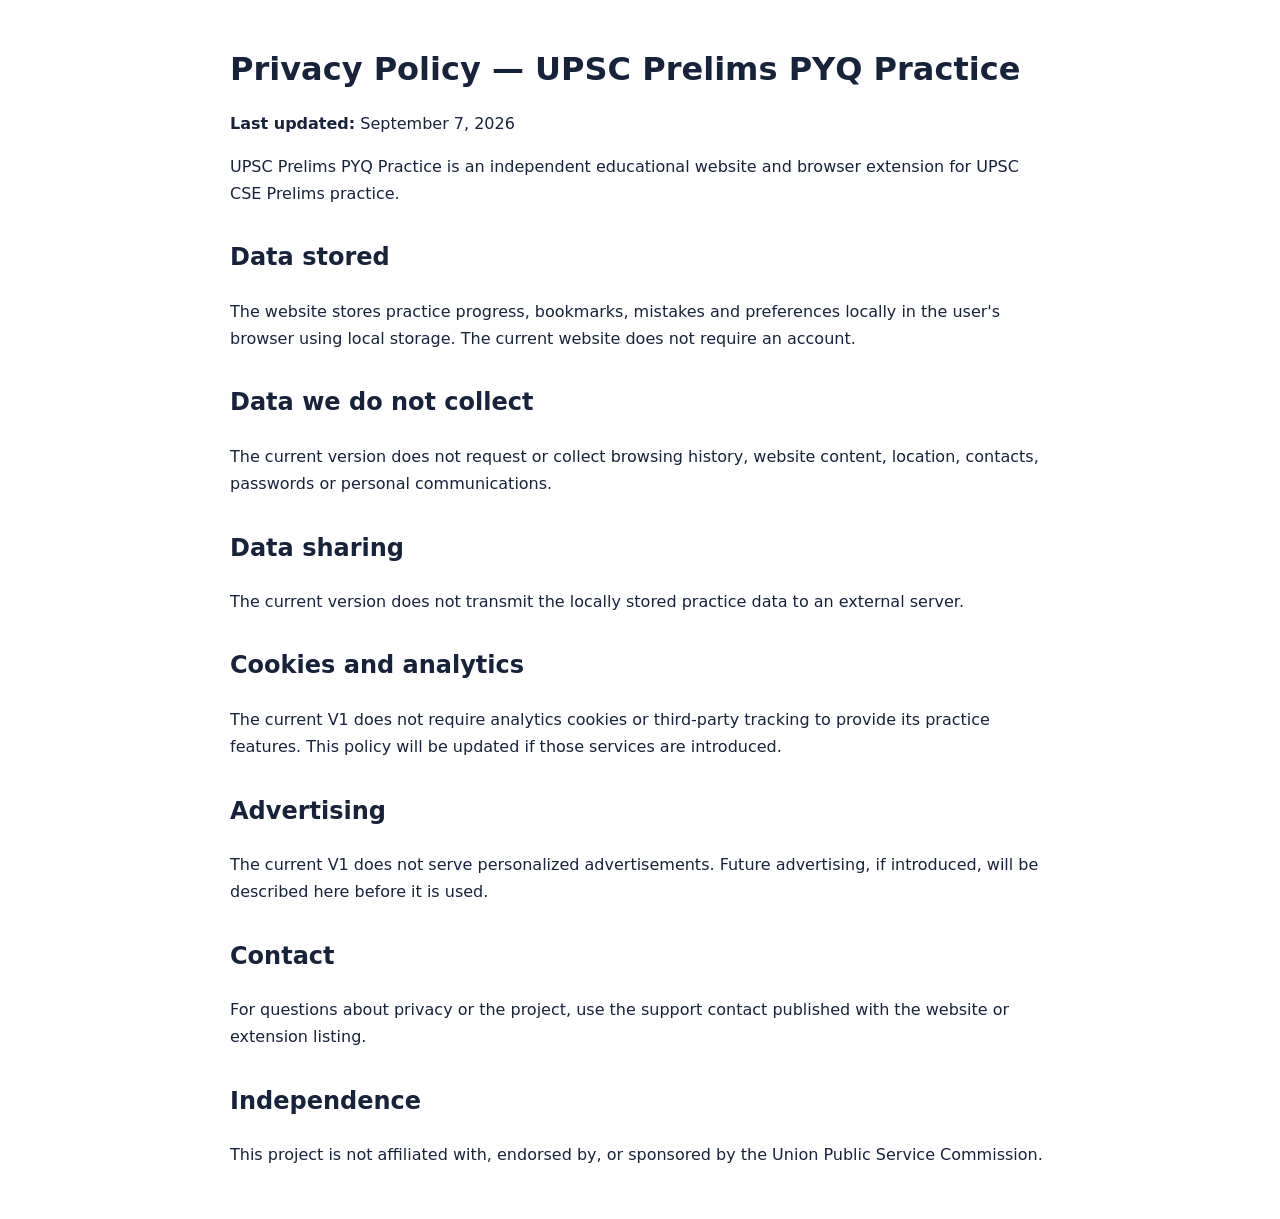
==== privacy-policy.html @ e876c3a4 "Add files via upload" ====
<!doctype html><html lang="en"><head><meta charset="utf-8"><meta name="viewport" content="width=device-width,initial-scale=1"><title>Privacy Policy — UPSC Prelims PYQ Practice</title><style>body{font-family:system-ui,-apple-system,Segoe UI,Roboto,Arial,sans-serif;max-width:820px;margin:50px auto;padding:0 20px;line-height:1.7;color:#17223b}h1{line-height:1.2}h2{margin-top:30px}a{color:#5146e5}</style></head><body><h1>Privacy Policy — UPSC Prelims PYQ Practice</h1><p><strong>Last updated:</strong> September 7, 2026</p><p>UPSC Prelims PYQ Practice is an independent educational website and browser extension for UPSC CSE Prelims practice.</p><h2>Data stored</h2><p>The website stores practice progress, bookmarks, mistakes and preferences locally in the user's browser using local storage. The current website does not require an account.</p><h2>Data we do not collect</h2><p>The current version does not request or collect browsing history, website content, location, contacts, passwords or personal communications.</p><h2>Data sharing</h2><p>The current version does not transmit the locally stored practice data to an external server.</p><h2>Cookies and analytics</h2><p>The current V1 does not require analytics cookies or third-party tracking to provide its practice features. This policy will be updated if those services are introduced.</p><h2>Advertising</h2><p>The current V1 does not serve personalized advertisements. Future advertising, if introduced, will be described here before it is used.</p><h2>Contact</h2><p>For questions about privacy or the project, use the support contact published with the website or extension listing.</p><h2>Independence</h2><p>This project is not affiliated with, endorsed by, or sponsored by the Union Public Service Commission.</p></body></html>
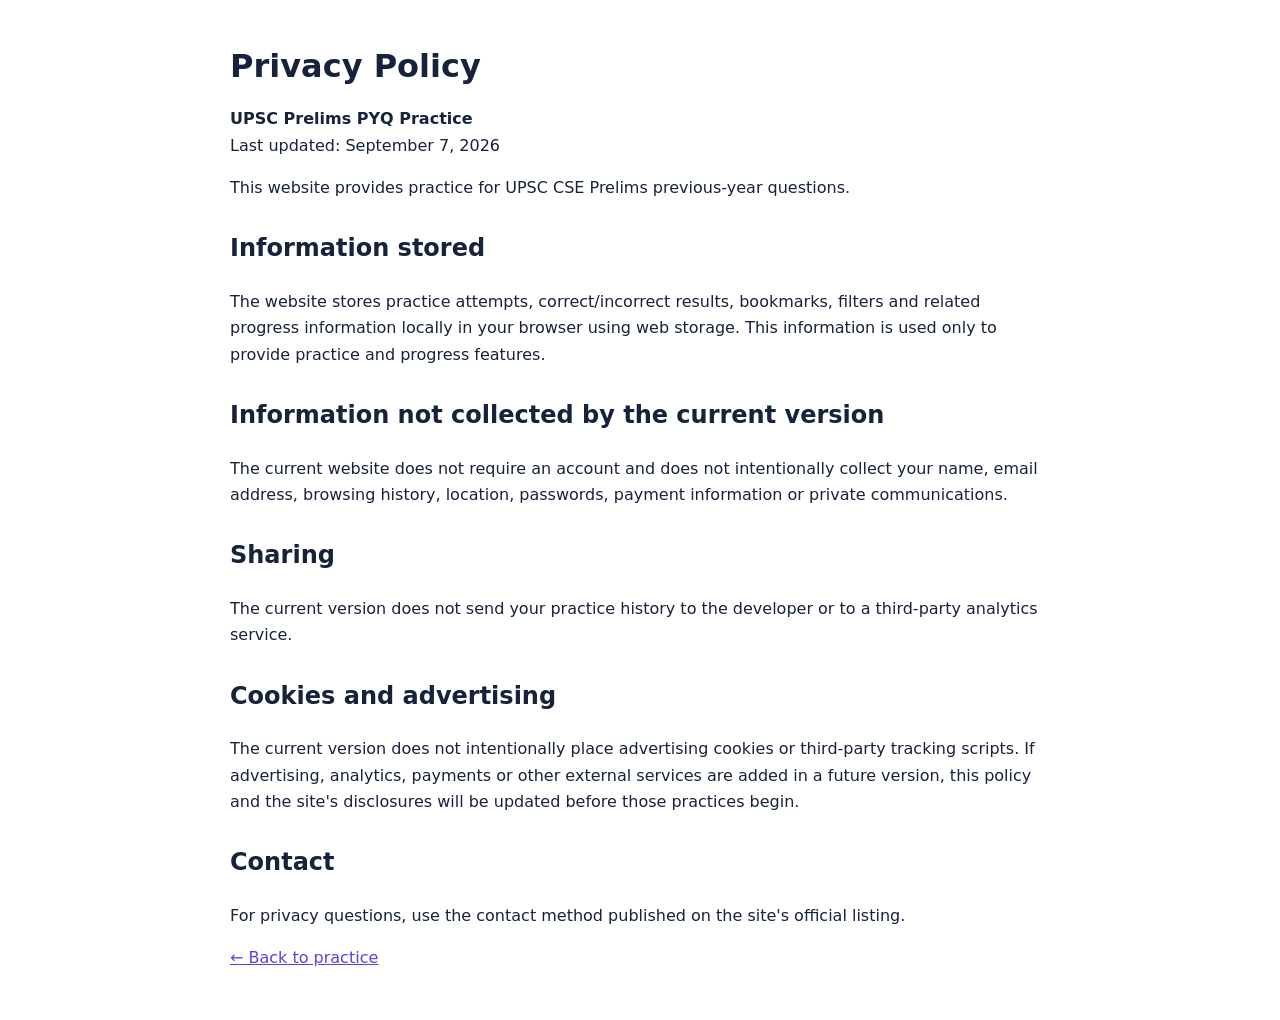
==== commit 4ccd68fb: "Add files via upload" ====
--- a/privacy-policy.html
+++ b/privacy-policy.html
@@ -1 +1 @@
-<!doctype html><html lang="en"><head><meta charset="utf-8"><meta name="viewport" content="width=device-width,initial-scale=1"><title>Privacy Policy — UPSC Prelims PYQ Practice</title><style>body{font-family:system-ui,-apple-system,Segoe UI,Roboto,Arial,sans-serif;max-width:820px;margin:50px auto;padding:0 20px;line-height:1.7;color:#17223b}h1{line-height:1.2}h2{margin-top:30px}a{color:#5146e5}</style></head><body><h1>Privacy Policy — UPSC Prelims PYQ Practice</h1><p><strong>Last updated:</strong> September 7, 2026</p><p>UPSC Prelims PYQ Practice is an independent educational website and browser extension for UPSC CSE Prelims practice.</p><h2>Data stored</h2><p>The website stores practice progress, bookmarks, mistakes and preferences locally in the user's browser using local storage. The current website does not require an account.</p><h2>Data we do not collect</h2><p>The current version does not request or collect browsing history, website content, location, contacts, passwords or personal communications.</p><h2>Data sharing</h2><p>The current version does not transmit the locally stored practice data to an external server.</p><h2>Cookies and analytics</h2><p>The current V1 does not require analytics cookies or third-party tracking to provide its practice features. This policy will be updated if those services are introduced.</p><h2>Advertising</h2><p>The current V1 does not serve personalized advertisements. Future advertising, if introduced, will be described here before it is used.</p><h2>Contact</h2><p>For questions about privacy or the project, use the support contact published with the website or extension listing.</p><h2>Independence</h2><p>This project is not affiliated with, endorsed by, or sponsored by the Union Public Service Commission.</p></body></html>
+<!doctype html><html lang="en"><head><meta charset="utf-8"><meta name="viewport" content="width=device-width,initial-scale=1"><title>Privacy Policy — UPSC Prelims PYQ Practice</title><style>body{font-family:system-ui,-apple-system,Segoe UI,Roboto,Arial,sans-serif;max-width:820px;margin:48px auto;padding:0 20px;line-height:1.65;color:#17223b}h1{line-height:1.15}h2{margin-top:28px}a{color:#5146e5}</style></head><body><h1>Privacy Policy</h1><p><strong>UPSC Prelims PYQ Practice</strong><br>Last updated: September 7, 2026</p><p>This website provides practice for UPSC CSE Prelims previous-year questions.</p><h2>Information stored</h2><p>The website stores practice attempts, correct/incorrect results, bookmarks, filters and related progress information locally in your browser using web storage. This information is used only to provide practice and progress features.</p><h2>Information not collected by the current version</h2><p>The current website does not require an account and does not intentionally collect your name, email address, browsing history, location, passwords, payment information or private communications.</p><h2>Sharing</h2><p>The current version does not send your practice history to the developer or to a third-party analytics service.</p><h2>Cookies and advertising</h2><p>The current version does not intentionally place advertising cookies or third-party tracking scripts. If advertising, analytics, payments or other external services are added in a future version, this policy and the site's disclosures will be updated before those practices begin.</p><h2>Contact</h2><p>For privacy questions, use the contact method published on the site's official listing.</p><p><a href="index.html">← Back to practice</a></p></body></html>
